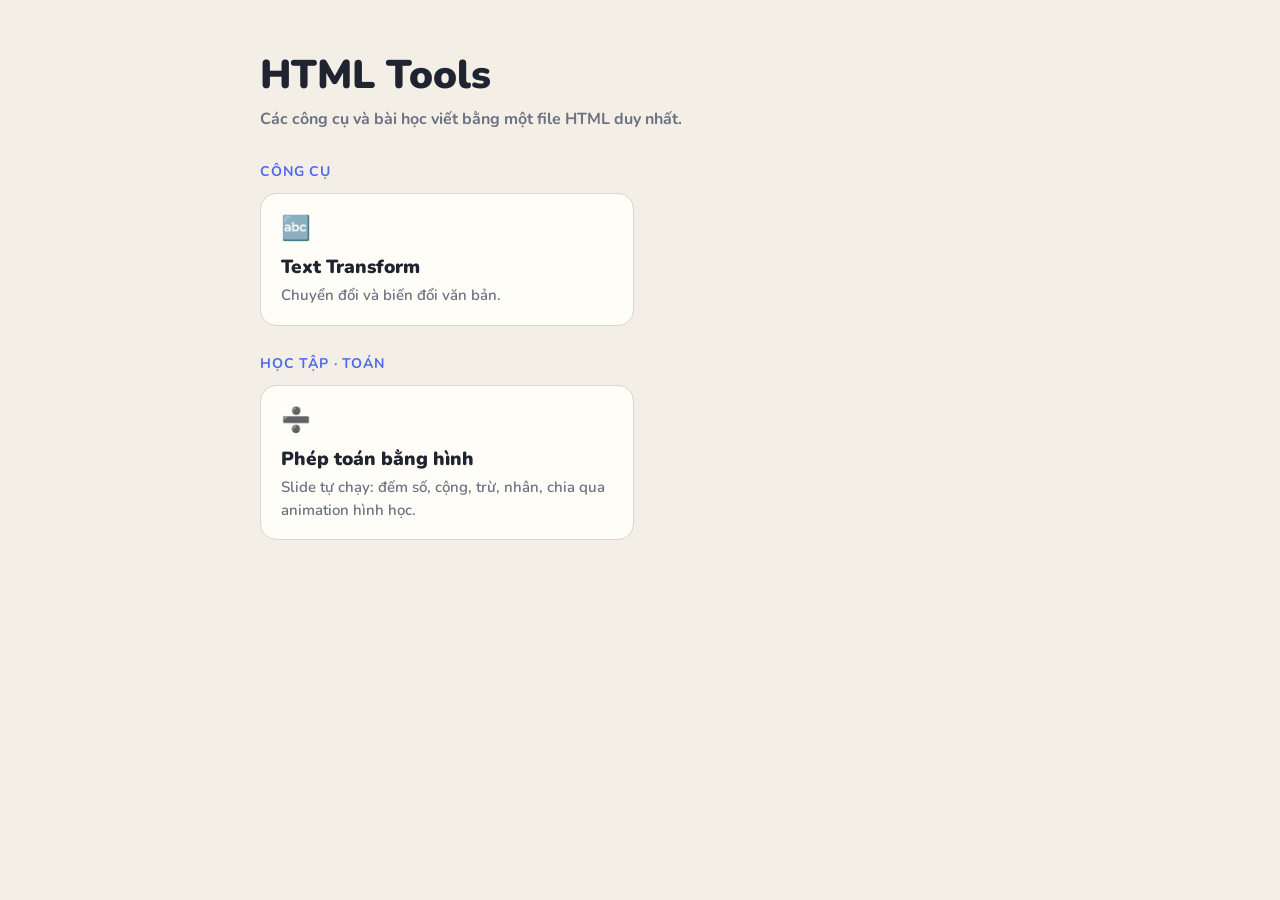
==== index.html @ 0059547e "Add GitHub Pages deploy workflow and index page Deploys the repository root to GitHub Pages on pushe" ====
<!doctype html>
<html lang="vi">
<head>
<meta charset="UTF-8" />
<meta name="viewport" content="width=device-width, initial-scale=1.0" />
<title>HTML Tools</title>
<link rel="preconnect" href="https://fonts.googleapis.com">
<link rel="preconnect" href="https://fonts.gstatic.com" crossorigin>
<link href="https://fonts.googleapis.com/css2?family=Nunito:wght@600;700;800;900&display=swap" rel="stylesheet">
<style>
:root{
  --bg:#f3efe6; --panel:#fffdf8; --ink:#1f2430; --muted:#6b7280; --line:#ddd5c6;
  --accent:#4f6bed; --accent-soft:rgba(79,107,237,.12); color-scheme:light;
}
@media (prefers-color-scheme: dark){
  :root:not([data-theme="light"]){
    --bg:#12141a; --panel:#1b1e27; --ink:#eef0f5; --muted:#9aa3b2; --line:#343a48;
    --accent:#7b93ff; --accent-soft:rgba(123,147,255,.16); color-scheme:dark;
  }
}
:root[data-theme="dark"]{
  --bg:#12141a; --panel:#1b1e27; --ink:#eef0f5; --muted:#9aa3b2; --line:#343a48;
  --accent:#7b93ff; --accent-soft:rgba(123,147,255,.16); color-scheme:dark;
}
*{box-sizing:border-box}
body{margin:0; min-height:100vh; background:var(--bg); color:var(--ink);
  font-family:'Nunito',system-ui,-apple-system,'Segoe UI',sans-serif; padding:48px 16px}
main{max-width:760px; margin:0 auto}
h1{font-size:clamp(28px,5vw,40px); font-weight:900; margin:0 0 6px}
.sub{color:var(--muted); font-weight:700; margin:0 0 32px}
h2{font-size:14px; letter-spacing:.06em; text-transform:uppercase; color:var(--accent); margin:28px 0 12px}
.grid{display:grid; gap:12px; grid-template-columns:repeat(auto-fill,minmax(260px,1fr))}
a.card{display:block; text-decoration:none; color:inherit; background:var(--panel);
  border:1px solid var(--line); border-radius:16px; padding:18px 20px; transition:border-color .15s, transform .15s}
a.card:hover{border-color:var(--accent); transform:translateY(-2px)}
.card b{display:block; font-size:19px; font-weight:900; margin-bottom:4px}
.card span{color:var(--muted); font-weight:600; font-size:15px; line-height:1.45}
.card i{font-style:normal; display:inline-block; margin-bottom:10px; font-size:24px}
</style>
</head>
<body>
<main>
  <h1>HTML Tools</h1>
  <p class="sub">Các công cụ và bài học viết bằng một file HTML duy nhất.</p>

  <h2>Công cụ</h2>
  <div class="grid">
    <a class="card" href="text-transform.html">
      <i>🔤</i><b>Text Transform</b>
      <span>Chuyển đổi và biến đổi văn bản.</span>
    </a>
  </div>

  <h2>Học tập · Toán</h2>
  <div class="grid">
    <a class="card" href="leaning/math/phep-toan-hinh-hoc.html">
      <i>➗</i><b>Phép toán bằng hình</b>
      <span>Slide tự chạy: đếm số, cộng, trừ, nhân, chia qua animation hình học.</span>
    </a>
  </div>
</main>
</body>
</html>
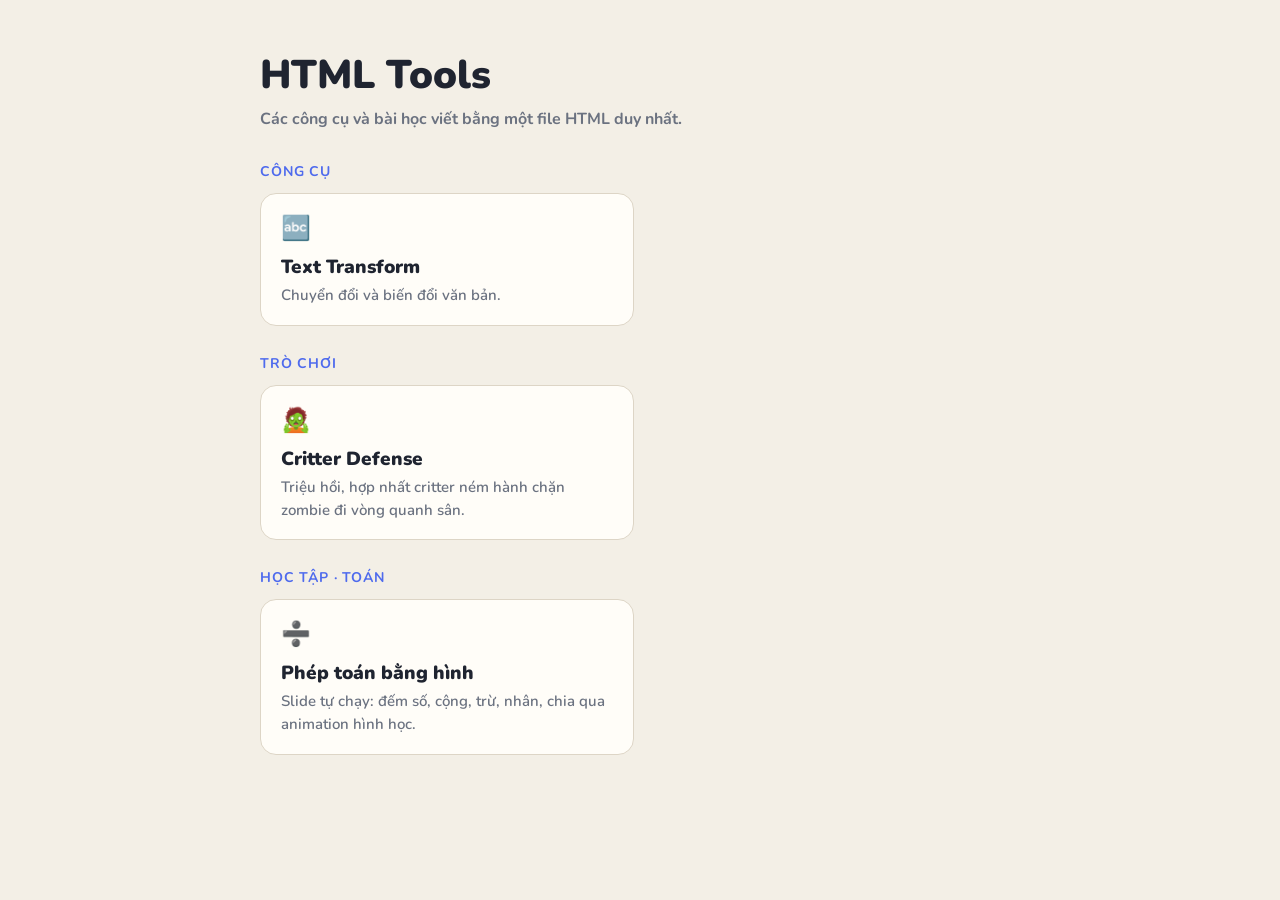
==== commit efd1712e: "Add Critter Defense merge tower-defense game Co-Authored-By: Claude Opus 5.5 <noreply@anthropic.com>" ====
--- a/index.html
+++ b/index.html
@@ -51,6 +51,14 @@
     </a>
   </div>
 
+  <h2>Trò chơi</h2>
+  <div class="grid">
+    <a class="card" href="game/critter-defense.html">
+      <i>🧟</i><b>Critter Defense</b>
+      <span>Triệu hồi, hợp nhất critter ném hành chặn zombie đi vòng quanh sân.</span>
+    </a>
+  </div>
+
   <h2>Học tập · Toán</h2>
   <div class="grid">
     <a class="card" href="leaning/math/phep-toan-hinh-hoc.html">
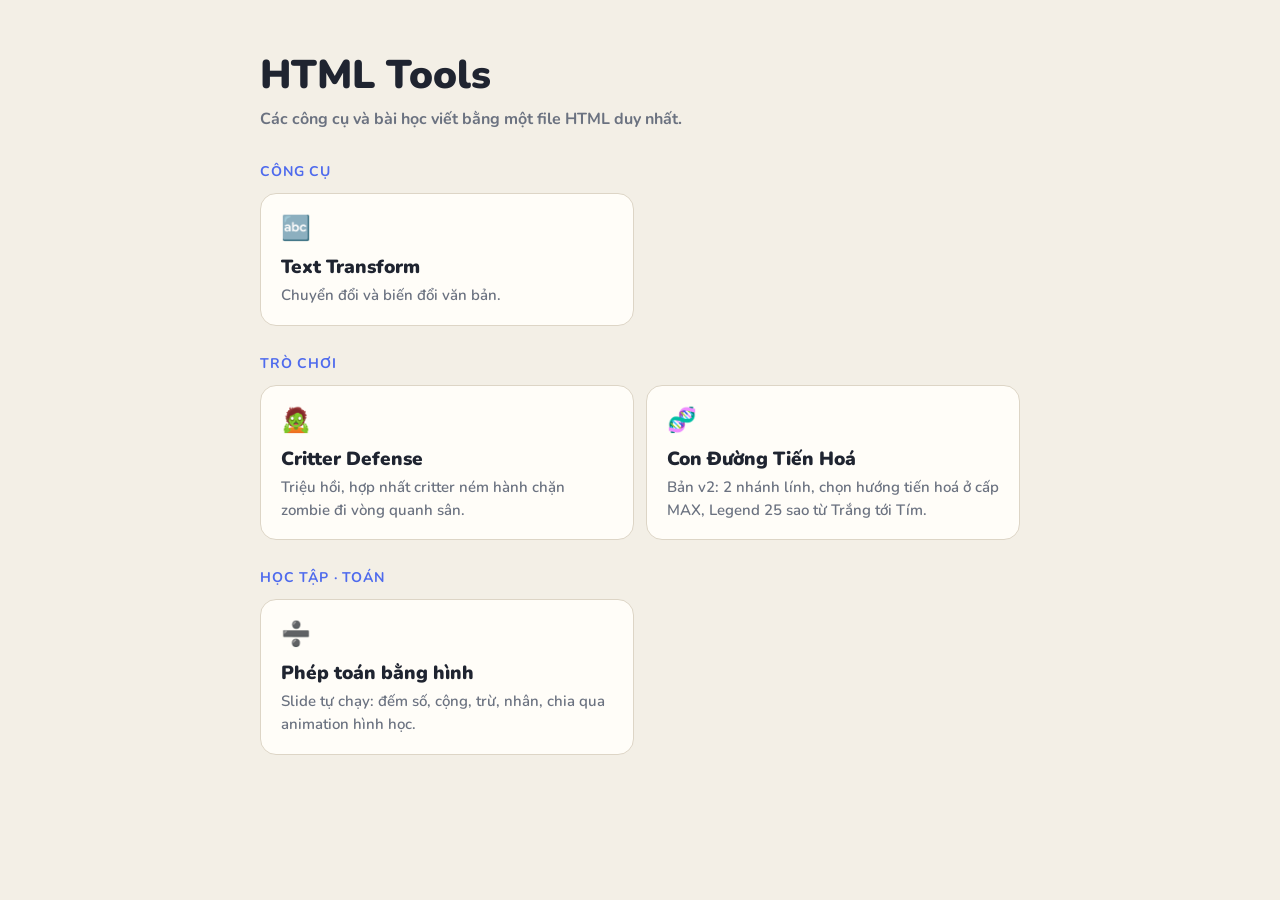
==== commit 55a73785: "Add Con Đường Tiến Hoá (v2): two branches, evolution choice at MAX, 25-star legends - Summons only X" ====
--- a/index.html
+++ b/index.html
@@ -57,6 +57,10 @@
       <i>🧟</i><b>Critter Defense</b>
       <span>Triệu hồi, hợp nhất critter ném hành chặn zombie đi vòng quanh sân.</span>
     </a>
+    <a class="card" href="game/critter-evolution.html">
+      <i>🧬</i><b>Con Đường Tiến Hoá</b>
+      <span>Bản v2: 2 nhánh lính, chọn hướng tiến hoá ở cấp MAX, Legend 25 sao từ Trắng tới Tím.</span>
+    </a>
   </div>
 
   <h2>Học tập · Toán</h2>
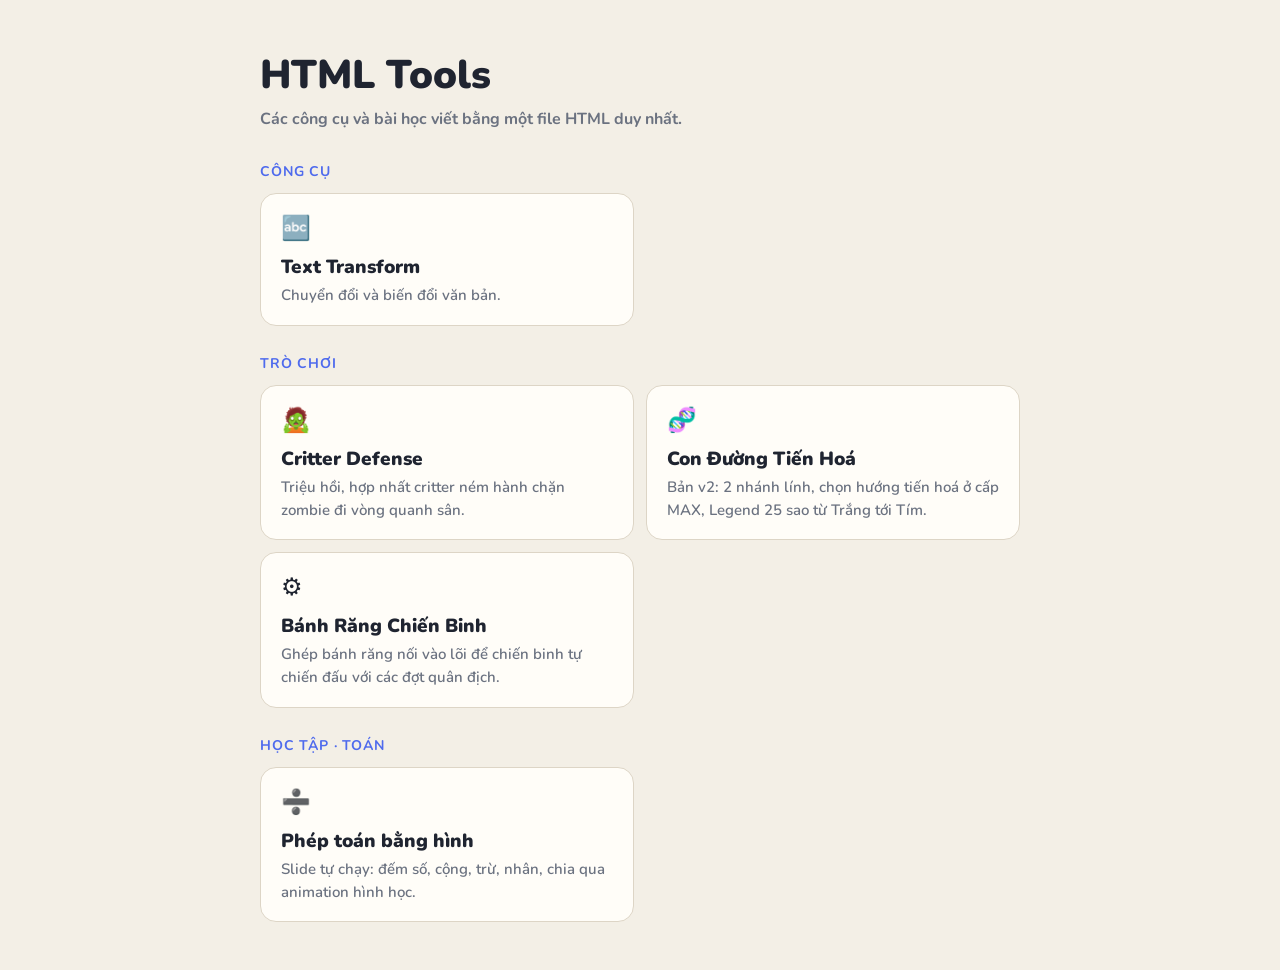
==== commit 53946bce: "Add Bánh Răng Chiến Binh: gear-board auto-battler game Co-Authored-By: Claude Opus 5.5 <noreply@anth" ====
--- a/index.html
+++ b/index.html
@@ -61,6 +61,10 @@
       <i>🧬</i><b>Con Đường Tiến Hoá</b>
       <span>Bản v2: 2 nhánh lính, chọn hướng tiến hoá ở cấp MAX, Legend 25 sao từ Trắng tới Tím.</span>
     </a>
+    <a class="card" href="game/banh-rang-chien-binh.html">
+      <i>⚙️</i><b>Bánh Răng Chiến Binh</b>
+      <span>Ghép bánh răng nối vào lõi để chiến binh tự chiến đấu với các đợt quân địch.</span>
+    </a>
   </div>
 
   <h2>Học tập · Toán</h2>
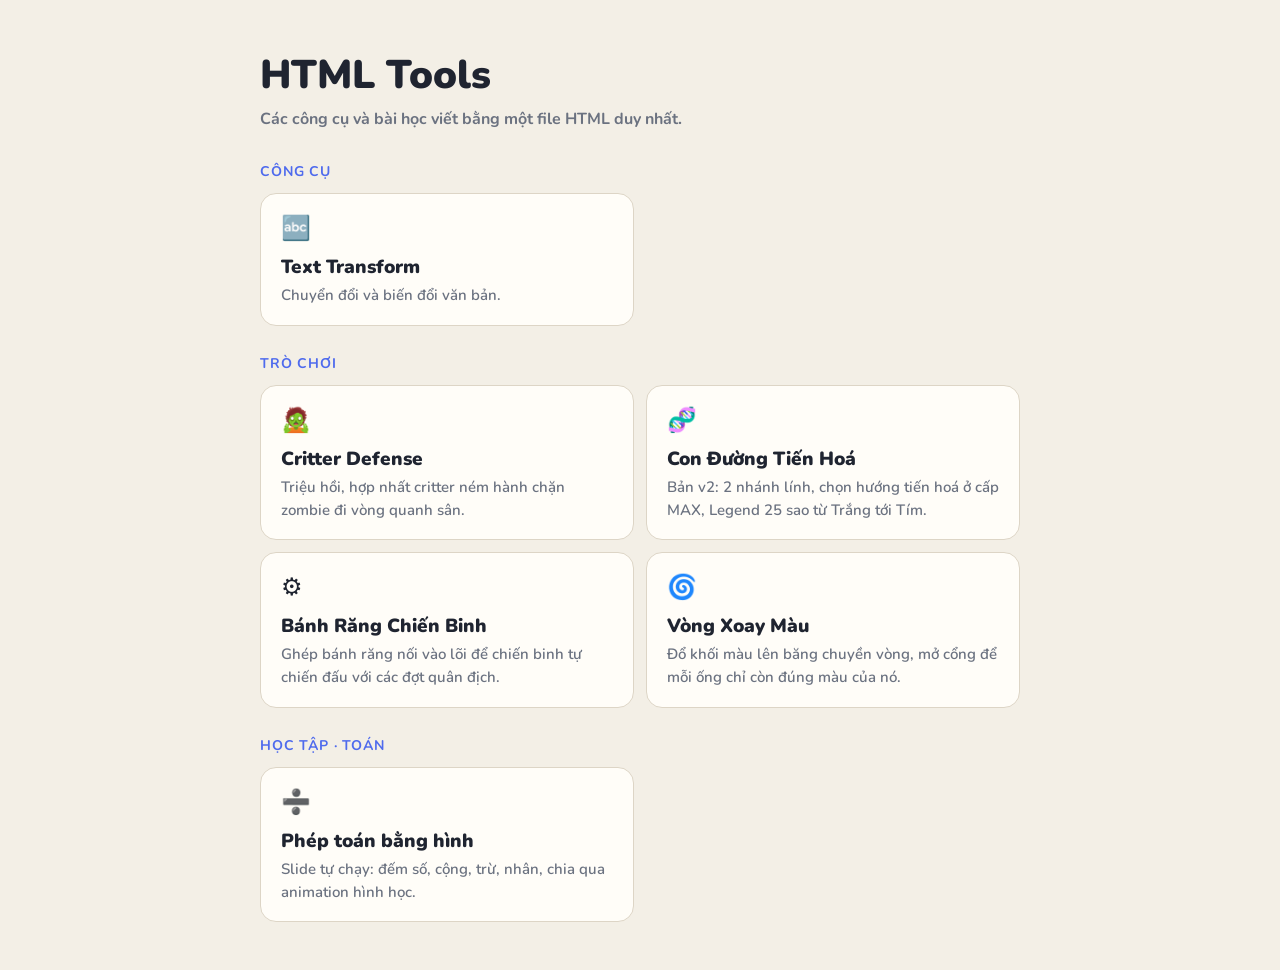
==== commit 273b29fc: "Add Vòng Xoay Màu: colour-sort conveyor loop puzzle game Co-Authored-By: Claude Opus 5.5 <noreply@an" ====
--- a/index.html
+++ b/index.html
@@ -65,6 +65,10 @@
       <i>⚙️</i><b>Bánh Răng Chiến Binh</b>
       <span>Ghép bánh răng nối vào lõi để chiến binh tự chiến đấu với các đợt quân địch.</span>
     </a>
+    <a class="card" href="game/vong-xoay-mau.html">
+      <i>🌀</i><b>Vòng Xoay Màu</b>
+      <span>Đổ khối màu lên băng chuyền vòng, mở cổng để mỗi ống chỉ còn đúng màu của nó.</span>
+    </a>
   </div>
 
   <h2>Học tập · Toán</h2>
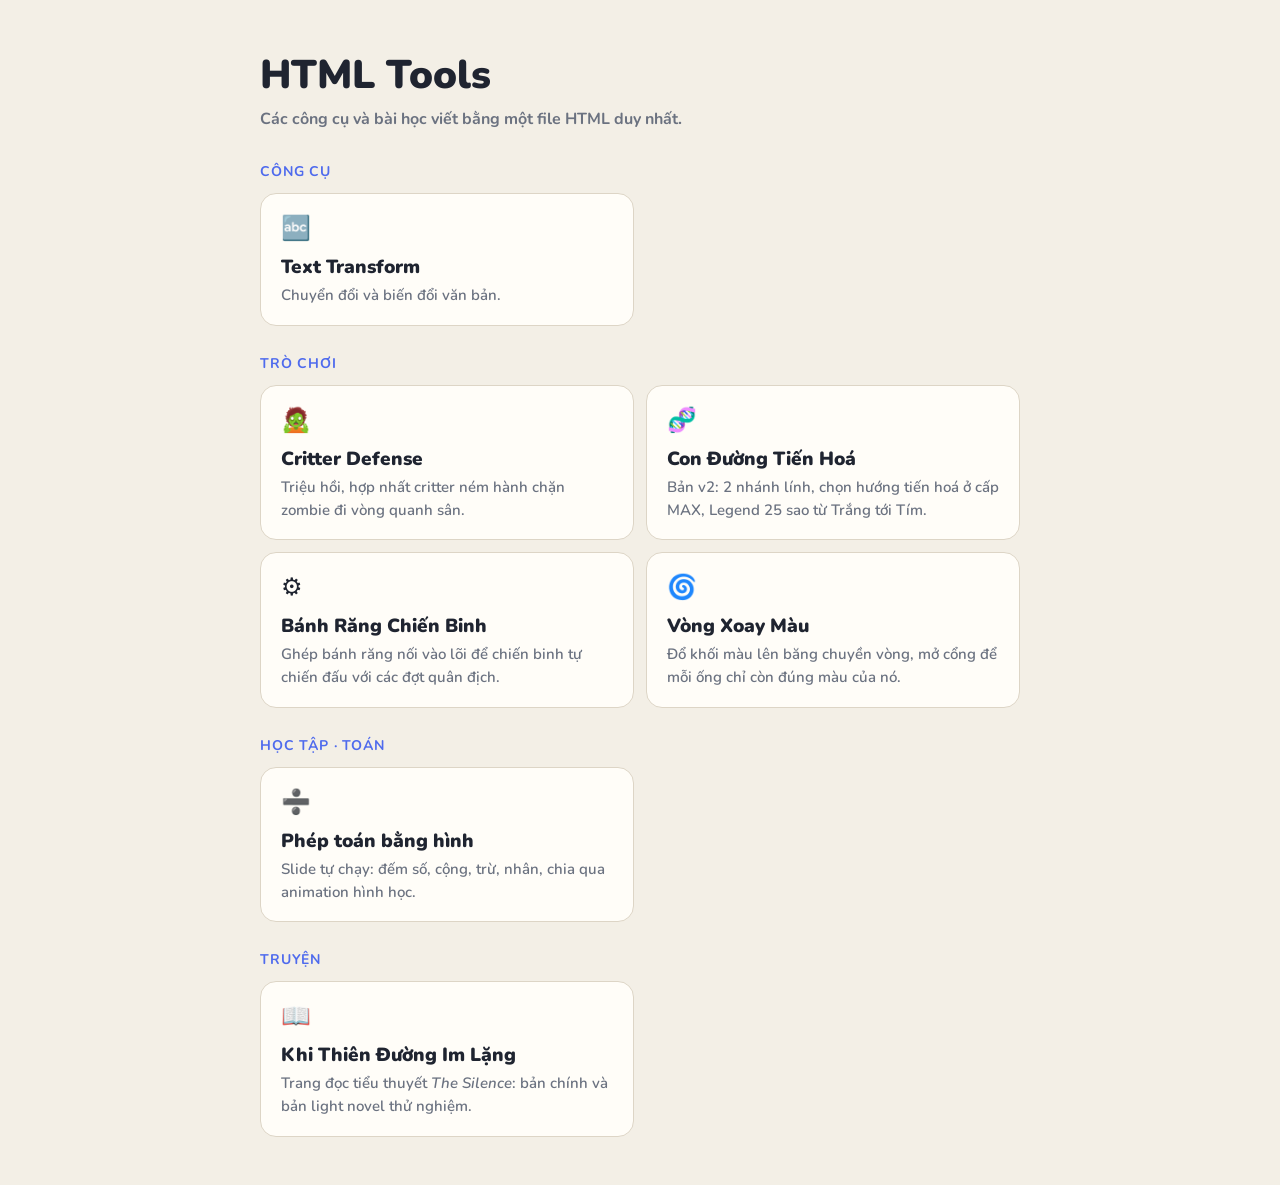
==== commit 0349aaf9: "Add The Silence reader site built from the-silence repo Output of tools/build_site.py (main edition " ====
--- a/index.html
+++ b/index.html
@@ -78,6 +78,13 @@
       <span>Slide tự chạy: đếm số, cộng, trừ, nhân, chia qua animation hình học.</span>
     </a>
   </div>
+  <h2>Truyện</h2>
+  <div class="grid">
+    <a class="card" href="the-silence/index.html">
+      <i>📖</i><b>Khi Thiên Đường Im Lặng</b>
+      <span>Trang đọc tiểu thuyết <i style="font-style:italic;font-size:inherit;margin:0">The Silence</i>: bản chính và bản light novel thử nghiệm.</span>
+    </a>
+  </div>
 </main>
 </body>
 </html>
